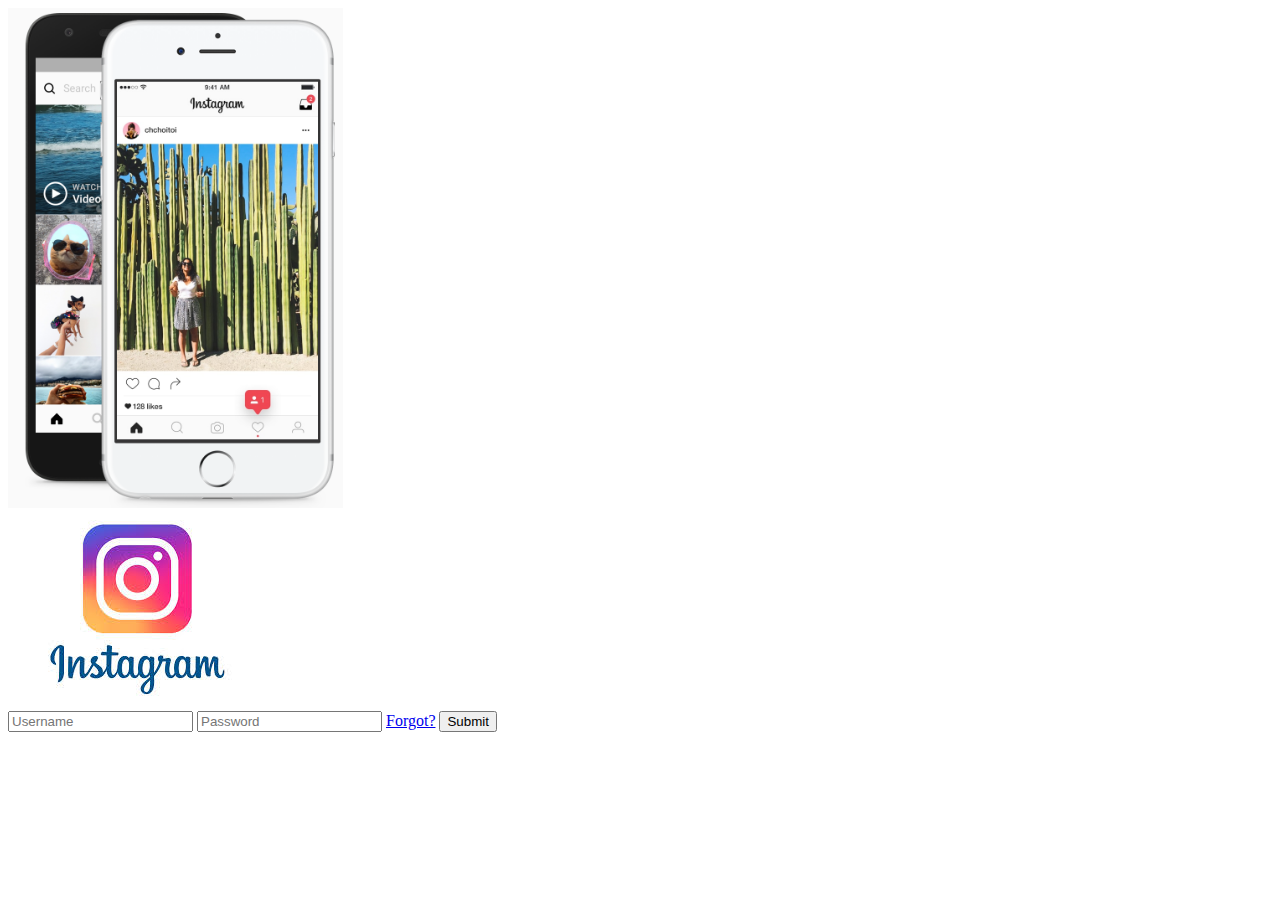
==== index.html @ 5dcfc162 "Phone image, logo and form." ====
<!DOCTYPE html>
<html lang="en">
    <head>
    	<meta charset="UTF-8" />
    	<title>Login | Instaclone</title> 
    </head>
    <body>
    	<main>
    		<section>
    			<div class="Column">
    				<img id="Column__Images" src="images/screenshot.png" height="500px" />
    			</div>
    			<div class="Column">
    				<div class="Column__Section">
    					<img src="images/logo.jpeg" class="Section__Image" />
    				</div>
    				<div class="Column__Section">
    					<form class="Section__Form">
    						<input type="text" placeholder="Username" required="true">
    						<input type="password" placeholder="Password" required="true">
    						<a class="Section__Link" href="#">Forgot?</a>
    						<input type="submit" value="Submit">
    					</form>
    				</div>
    				<div class="Column__Section">
    					
    				</div>
    			</div>
    		</section>
    	</main>
    </body>
</html>
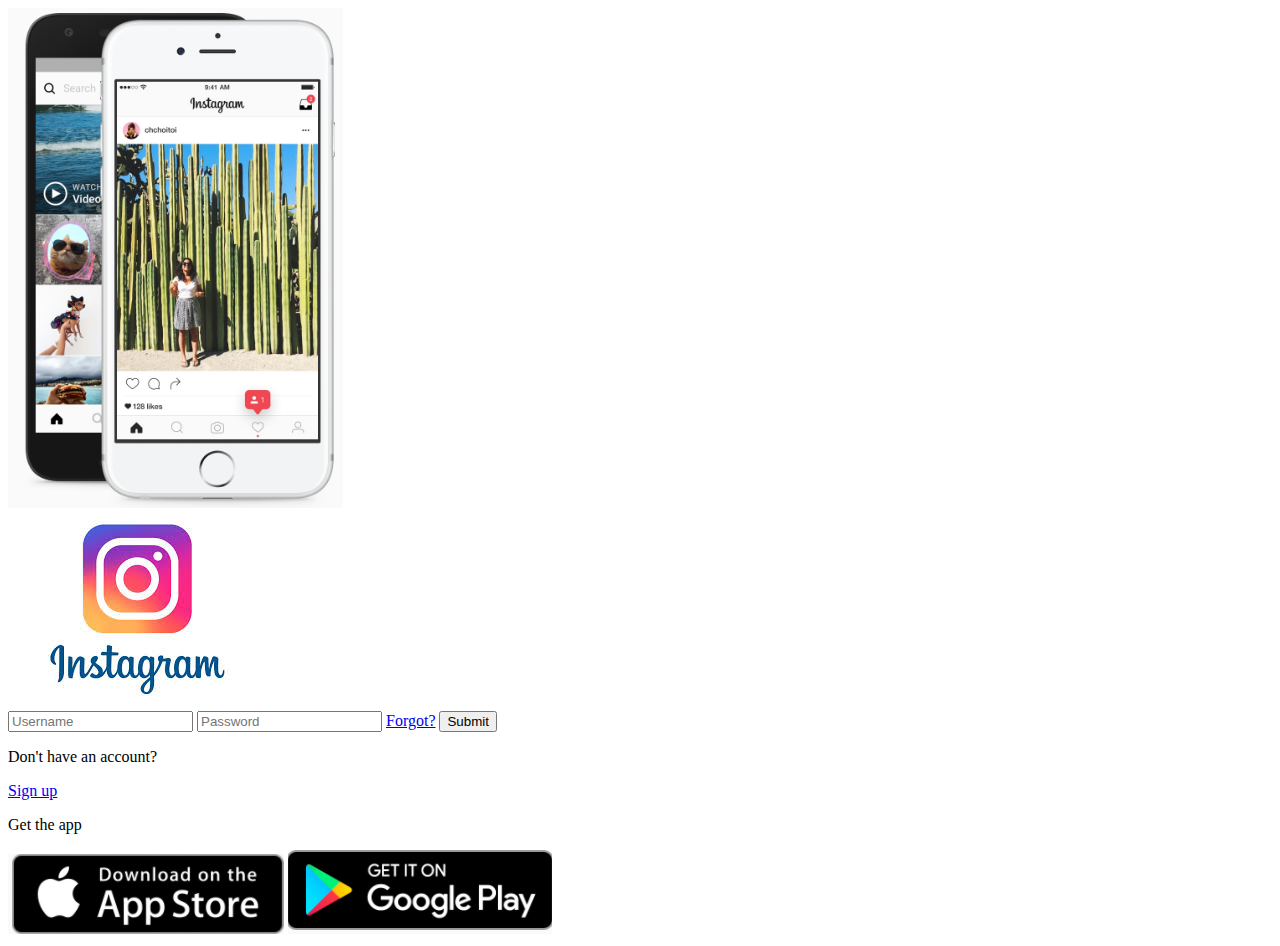
==== commit e232b421: "Add Apple Google pic" ====
--- a/index.html
+++ b/index.html
@@ -23,7 +23,14 @@
     					</form>
     				</div>
     				<div class="Column__Section">
-    					
+    					<p class="Section__Text">Don't have an account?</p>
+    					<a class="Section__Link Section__Link--Blue" href="#">Sign up</a>
+    				</div>
+    				<div class="Column__Section">
+    					<p class="Column__Text">Get the app</p>
+    					<div class="Column__Images">
+    						<img src="images/apple.png" class="Images__Images" />
+    						<img src="images/google.png" class="Images__Images" />
     				</div>
     			</div>
     		</section>
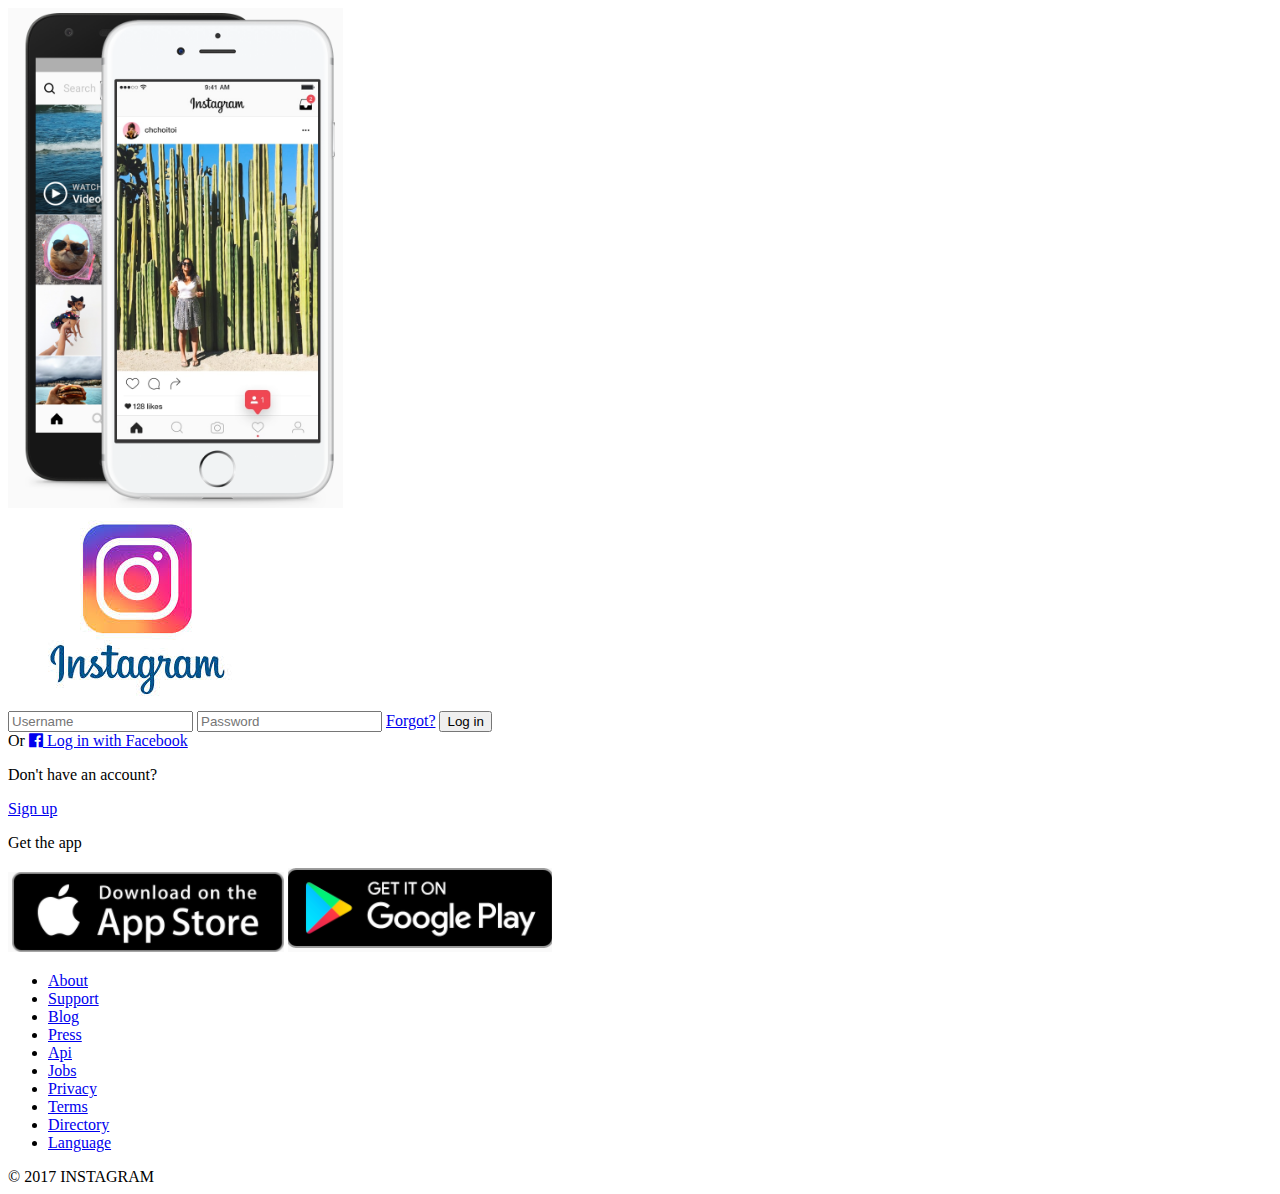
==== commit 6005e755: "Footer list copyright" ====
--- a/index.html
+++ b/index.html
@@ -2,6 +2,7 @@
 <html lang="en">
     <head>
     	<meta charset="UTF-8" />
+    	<link href="https://maxcdn.bootstrapcdn.com/font-awesome/4.7.0/css/font-awesome.min.css" rel="stylesheet">
     	<title>Login | Instaclone</title> 
     </head>
     <body>
@@ -19,8 +20,12 @@
     						<input type="text" placeholder="Username" required="true">
     						<input type="password" placeholder="Password" required="true">
     						<a class="Section__Link" href="#">Forgot?</a>
-    						<input type="submit" value="Submit">
+    						<input type="submit" value="Log in">
     					</form>
+    					<span class="Section__Divider">Or</span>
+    					<a href="http://facebook.com">
+    					<i class="fa fa-facebook-official" aria-hidden="true"></i>
+    					Log in with Facebook</a>
     				</div>
     				<div class="Column__Section">
     					<p class="Section__Text">Don't have an account?</p>
@@ -35,5 +40,42 @@
     			</div>
     		</section>
     	</main>
+    	<footer class="Footer">
+    		<nav class="Footer_Nav">
+    			<ul class="Nav__List">
+    				<li class="List__Item">
+    					<a href="#" class="Item__Link">About</a>
+    				</li>
+    				<li class="List__Item">
+    					<a href="#" class="Item__Link">Support</a>
+    				</li>
+    				<li class="List__Item">
+    					<a href="#" class="Item__Link">Blog</a>
+    				</li>
+    				<li class="List__Item">
+    					<a href="#" class="Item__Link">Press</a>
+    				</li>
+    				<li class="List__Item">
+    					<a href="#" class="Item__Link">Api</a>
+    				</li>
+    				<li class="List__Item">
+    					<a href="#" class="Item__Link">Jobs</a>
+    				</li>
+    				<li class="List__Item">
+    					<a href="#" class="Item__Link">Privacy</a>
+    				</li>
+    				<li class="List__Item">
+    					<a href="#" class="Item__Link">Terms</a>
+    				</li>
+    				<li class="List__Item">
+    					<a href="#" class="Item__Link">Directory</a>
+    				</li>
+    				<li class="List__Item">
+    					<a href="#" class="Item__Link">Language</a>
+    				</li>
+    			</ul>
+    		</nav>
+    		<span class="Footer__Copyright">© 2017 INSTAGRAM</span>    		
+    	</footer>
     </body>
 </html>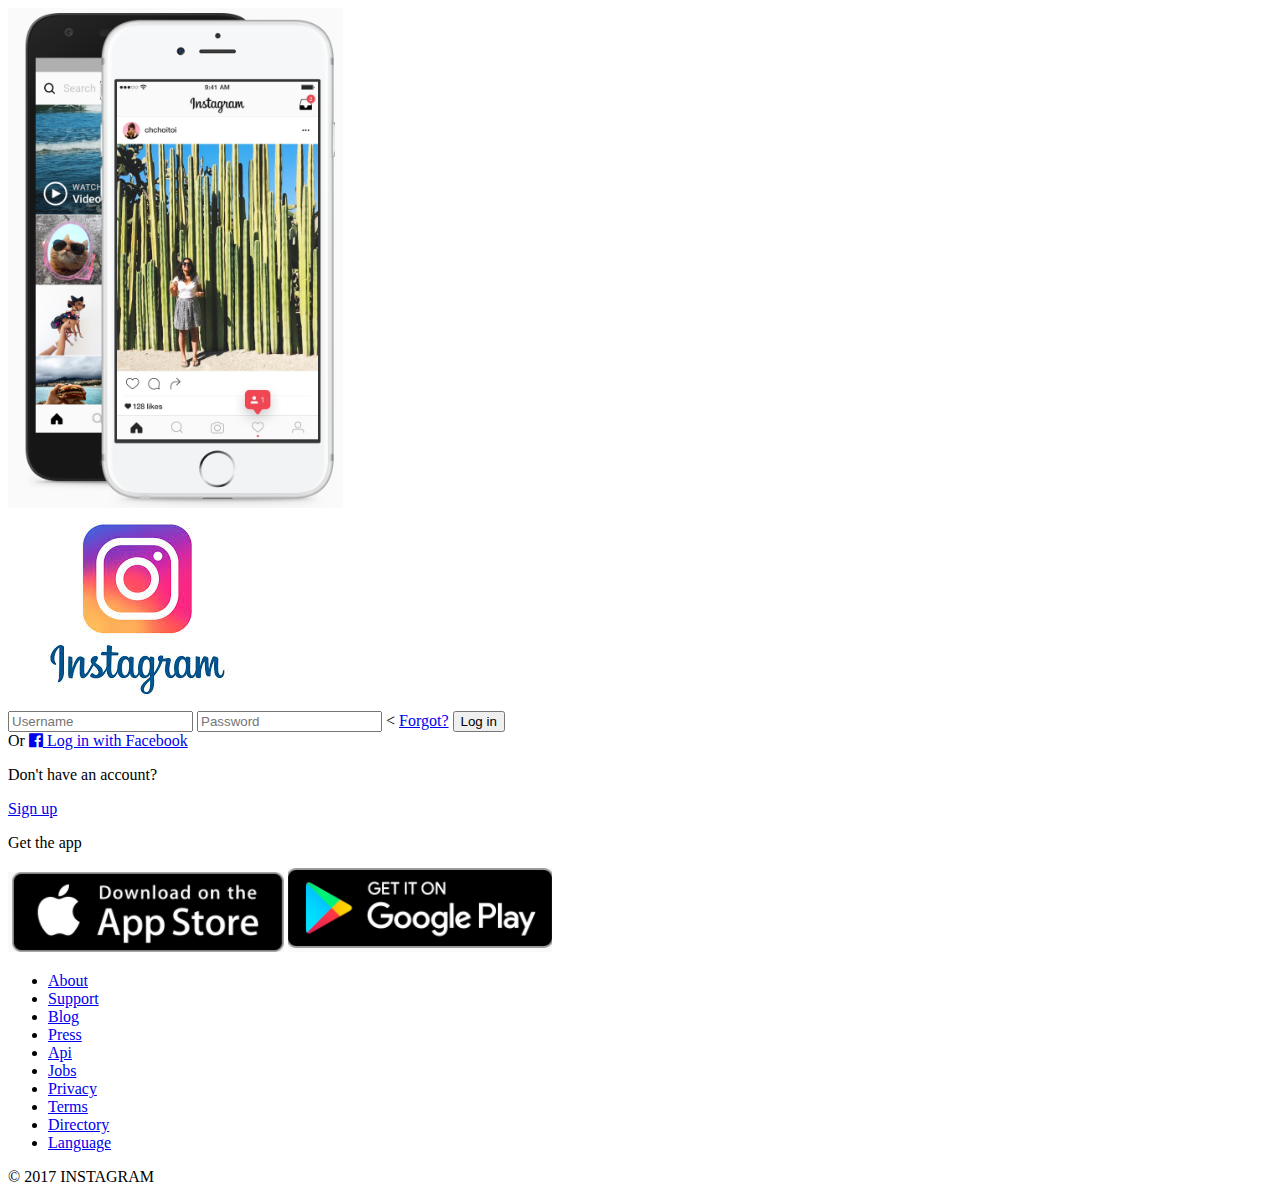
==== commit 802191b1: "Navigation" ====
--- a/index.html
+++ b/index.html
@@ -16,9 +16,10 @@
     					<img src="images/logo.jpeg" class="Section__Image" />
     				</div>
     				<div class="Column__Section">
-    					<form class="Section__Form">
-    						<input type="text" placeholder="Username" required="true">
-    						<input type="password" placeholder="Password" required="true">
+    					<form class="Section__Form" method="POST" action="feed.html">
+    						<input type="text" placeholder="Username" required="true" name="username" />
+    						<input type="password" placeholder="Password" required="true" name="password" />
+    						<
     						<a class="Section__Link" href="#">Forgot?</a>
     						<input type="submit" value="Log in">
     					</form>
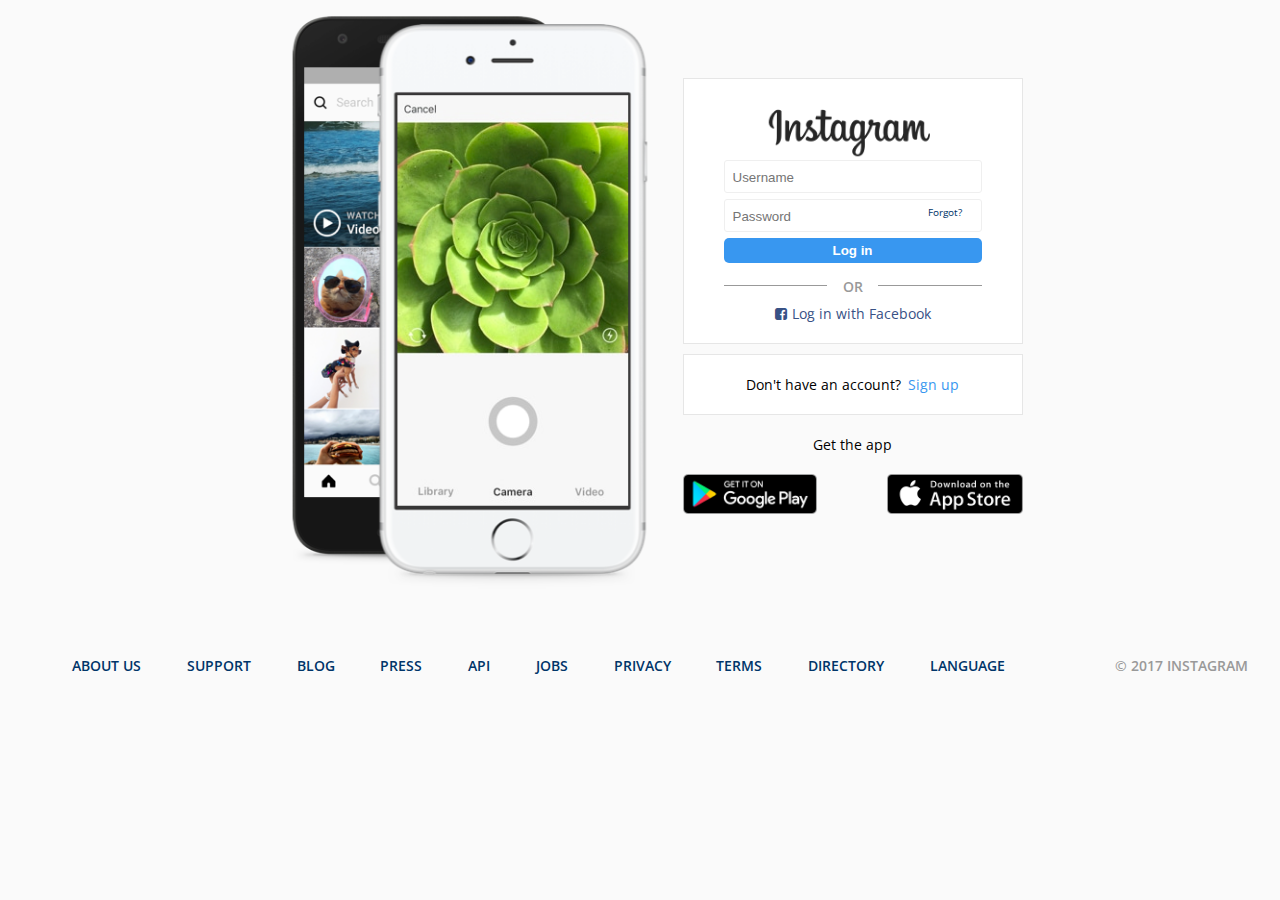
==== commit 83b33ae5: "From now on" ====
--- a/index.html
+++ b/index.html
@@ -1,82 +1,106 @@
 <!DOCTYPE html>
 <html lang="en">
     <head>
-    	<meta charset="UTF-8" />
-    	<link href="https://maxcdn.bootstrapcdn.com/font-awesome/4.7.0/css/font-awesome.min.css" rel="stylesheet">
-    	<title>Login | Instaclone</title> 
+        <meta charset="UTF-8" />
+        <link href="https://maxcdn.bootstrapcdn.com/font-awesome/4.7.0/css/font-awesome.min.css" rel="stylesheet">
+        <link rel="stylesheet" href="css/styles.css">
+        <link href="https://fonts.googleapis.com/css?family=Open+Sans:400,600" rel="stylesheet">
+        <title>Login | Instaclone</title>
     </head>
     <body>
-    	<main>
-    		<section>
-    			<div class="Column">
-    				<img id="Column__Images" src="images/screenshot.png" height="500px" />
-    			</div>
-    			<div class="Column">
-    				<div class="Column__Section">
-    					<img src="images/logo.jpeg" class="Section__Image" />
-    				</div>
-    				<div class="Column__Section">
-    					<form class="Section__Form" method="POST" action="feed.html">
-    						<input type="text" placeholder="Username" required="true" name="username" />
-    						<input type="password" placeholder="Password" required="true" name="password" />
-    						<
-    						<a class="Section__Link" href="#">Forgot?</a>
-    						<input type="submit" value="Log in">
-    					</form>
-    					<span class="Section__Divider">Or</span>
-    					<a href="http://facebook.com">
-    					<i class="fa fa-facebook-official" aria-hidden="true"></i>
-    					Log in with Facebook</a>
-    				</div>
-    				<div class="Column__Section">
-    					<p class="Section__Text">Don't have an account?</p>
-    					<a class="Section__Link Section__Link--Blue" href="#">Sign up</a>
-    				</div>
-    				<div class="Column__Section">
-    					<p class="Column__Text">Get the app</p>
-    					<div class="Column__Images">
-    						<img src="images/apple.png" class="Images__Images" />
-    						<img src="images/google.png" class="Images__Images" />
-    				</div>
-    			</div>
-    		</section>
-    	</main>
-    	<footer class="Footer">
-    		<nav class="Footer_Nav">
-    			<ul class="Nav__List">
-    				<li class="List__Item">
-    					<a href="#" class="Item__Link">About</a>
-    				</li>
-    				<li class="List__Item">
-    					<a href="#" class="Item__Link">Support</a>
-    				</li>
-    				<li class="List__Item">
-    					<a href="#" class="Item__Link">Blog</a>
-    				</li>
-    				<li class="List__Item">
-    					<a href="#" class="Item__Link">Press</a>
-    				</li>
-    				<li class="List__Item">
-    					<a href="#" class="Item__Link">Api</a>
-    				</li>
-    				<li class="List__Item">
-    					<a href="#" class="Item__Link">Jobs</a>
-    				</li>
-    				<li class="List__Item">
-    					<a href="#" class="Item__Link">Privacy</a>
-    				</li>
-    				<li class="List__Item">
-    					<a href="#" class="Item__Link">Terms</a>
-    				</li>
-    				<li class="List__Item">
-    					<a href="#" class="Item__Link">Directory</a>
-    				</li>
-    				<li class="List__Item">
-    					<a href="#" class="Item__Link">Language</a>
-    				</li>
-    			</ul>
-    		</nav>
-    		<span class="Footer__Copyright">© 2017 INSTAGRAM</span>    		
-    	</footer>
+        <main role="main" class="u-Centered-Container u-MaxWidthComponent">
+            
+            <article class="LogIn">
+                <div class="LogIn__Column Login__Column--Bigger">
+                    <img id="LogIn__Image" src="images/phone.png" />
+                </div>
+                
+                <div class="LogIn__Column">
+
+
+                    <div class="Login__Section Upper__Section">
+                    
+                    <div class=" Section__Logo">
+                
+                        <img src="images/logo.png" class="Login__Logo" />
+                
+                    </div>
+                        <form class="Login__Form" method="GET" action="feed.html">
+                            
+                            <input type="text" placeholder="Username" required name="username" />
+                            
+                            <input type="password" placeholder="Password" required name="password" />
+                            
+                            <a class="Login__Link" href="#">Forgot?</a>
+                            
+                            <input type="submit" value="Log in" />
+                        
+                        </form>
+
+
+                        <span class="Login__Divider">Or</span>
+
+                        <a href="http://facebook.com" class="Login__Link Login__Facebook-Link">
+                            <i class="fa fa-facebook-square" aria-hidden="true"></i>
+                                Log in with Facebook
+                        </a>
+                    </div>
+                    
+                    <div class="Login__Section Account-Creation__Section">
+                        
+                        <span class="Login__Text">Don't have an account?</span>
+
+                        <a class="Login__Link" href="#">Sign up</a>
+
+                    </div>
+
+                    <div class="Login__Section Login__Section--Transparent">
+                        <span class="Login__Text App-Text">Get the app</span>
+                        <div class="Login__Appstores">
+                            <img src="images/android.png" class="Login__App-Button" />
+                            <img src="images/ios.png" class="Login__App-Button" />
+                        </div>
+                    </div>
+                </div>
+            </article>
+        </main>
+
+        <footer class="Footer">
+            <nav class="Footer__Nav">
+                <ul class="Footer__List">
+                    <li class="Footer__Item">
+                        <a href="#" class="Footer__Link">About us</a>
+                    </li>
+                    <li class="Footer__Item">
+                        <a href="" class="Footer__Link">Support</a>
+                    </li>
+                    <li class="Footer__Item">
+                        <a href="" class="Footer__Link">Blog</a>
+                    </li>
+                    <li class="Footer__Item">
+                        <a href="" class="Footer__Link">Press</a>
+                    </li>
+                    <li class="Footer__Item">
+                        <a href="" class="Footer__Link">Api</a>
+                    </li>
+                    <li class="Footer__Item">
+                        <a href="" class="Footer__Link">Jobs</a>
+                    </li>
+                    <li class="Footer__Item">
+                        <a href="" class="Footer__Link">Privacy</a>
+                    </li>
+                    <li class="Footer__Item">
+                        <a href="" class="Footer__Link">Terms</a>
+                    </li>
+                    <li class="Footer__Item">
+                        <a href="" class="Footer__Link">Directory</a>
+                    </li>
+                    <li class="Footer__Item">
+                        <a href="" class="Footer__Link">Language</a>
+                    </li>
+                </ul>
+            </nav>
+            <span class="Footer__Copyright">© 2017 Instagram</span>
+        </footer>
     </body>
 </html>--- a/css/styles.css
+++ b/css/styles.css
@@ -0,0 +1,1164 @@
+/* General Styles */
+
+body{
+    background-color: #fafafa;
+    font-size: 14px;
+    margin:0;
+    padding:0;
+    font-family: 'Open Sans';
+}
+
+a{
+    text-decoration:none;
+    color:inherit;
+}
+
+/* Helper Classes */
+
+.u-Centered-Container{
+    display: flex;
+    justify-content:center;
+    align-items:center;
+}
+
+.u-Bold-Text{
+    font-weight: 600;
+}
+
+.u-Card{
+    width:60%;
+    border:1px solid #e6e6e6;
+    border-radius: 4px;
+    max-width: 600px;
+    background-color: white;
+}
+
+.u-MaxWidthComponent{
+    max-width: 1000px;
+    margin:0 auto;
+}
+
+/* <Login> */
+
+.LogIn{
+    width: 85%;
+    display:flex;
+    justify-content:space-around;
+    align-items: center;
+}
+
+.LogIn__Column{
+    width:40%;
+    max-width: 350px;
+}
+
+.Login__Column--Bigger{
+    width:40%;
+    max-width: none;
+}
+
+
+.Login__Section{
+    background-color: white;
+    border:1px solid #e6e6e6;
+    margin-bottom: 10px;
+}
+
+.Upper__Section{
+    padding:20px 40px;
+}
+
+.LogIn__Column #LogIn__Image{
+    width: 400px;
+    max-width: 453px;
+}
+
+.Section__Logo{
+    display: flex;
+    justify-content: center;
+    align-items: center;
+}
+
+
+.Section__Logo .Login__Logo{
+    width:175px;
+}
+
+.Login__Form{
+    display: flex;
+    flex-direction:column;
+    justify-content: center;
+    position:relative;
+}
+
+.Login__Form input{
+    display: block;
+    margin-bottom: 6px;
+    padding:9px 8px 7px 8px;
+    border:1px solid #efefef;
+    border-radius: 3px;
+}
+
+.Login__Form input:focus{
+    outline:none;
+    border-color:#b2b2b2;
+}
+
+.Login__Form input[type="submit"]{
+    background-color:#3897f0;
+    border:0;
+    padding:5px 0px;
+    border-radius: 5px;
+    color:white;
+    text-align: center;
+    cursor:pointer;
+    box-sizing: border-box;
+    font-weight: 600;
+}
+
+.Login__Form .Login__Link{
+    position: absolute;
+    right:20px;
+    top:45px;
+    font-size: 10px;
+    text-decoration:none;
+    color:#003569;
+}
+
+.Login__Divider{
+    margin:8px 0;
+    color:#999;
+    font-weight: 600;
+    display: block;
+    text-align: center;
+    text-transform: uppercase;
+    position: relative;
+    background-color: white;
+}
+
+.Login__Divider:before{
+    content:'';
+    position: absolute;
+    width:40%;
+    height:1px;
+    left:0;
+    top:7.5px;
+    background-color: #999;
+}
+
+.Login__Divider:after{
+    content:'';
+    position: absolute;
+    width:40%;
+    height:1px;
+    right:0;
+    top:7.5px;
+    background-color: #999;
+}
+
+.Login__Facebook-Link{
+    display: flex;
+    justify-content: center;
+    align-items: center;
+    text-decoration: none;
+    color:#385185;
+}
+
+.Login__Facebook-Link i{
+    padding-right:5px;
+}
+
+ .Account-Creation__Section{
+    padding:20px;
+    display: flex;
+    justify-content: center;
+    align-items: center;
+ }
+
+ .Account-Creation__Section a{
+    text-decoration:none;
+    color:#3897f0;
+    padding-left:7px;
+ }
+
+ .Login__Section--Transparent{
+    background-color: transparent;
+    border:none;
+    margin-top:20px;
+    display: flex;
+    flex-direction: column;
+    align-items: center;
+ }
+
+.Login__Section--Transparent .Login__Text{
+    margin-bottom: 10px;
+}
+
+ .Login__Section--Transparent .Login__Appstores{
+    display: flex;
+    justify-content: space-between;
+    width:100%;
+    margin-top: 10px;
+ }
+ .Login__Appstores .Login__App-Button{
+    height:40px;
+    width: auto; 
+ }
+
+/*.Login__Appstores .Login__App-Button:last-child{
+    margin-left: 10px;
+}*/
+
+/* </Login> */
+
+/* <Footer> */
+
+.Footer{
+    display: flex;
+    justify-content: space-between;
+    width:95%;
+    margin:0 auto;
+    margin-top:40px;
+    align-items: center;
+    text-transform: uppercase;
+    margin-bottom:20px;
+}
+
+.Footer__Nav{
+    width:80%;
+}
+
+.Footer__Nav .Footer__List{
+    display: flex;
+    flex-wrap:wrap;
+    justify-content: space-between;
+    list-style-type: none;
+}
+
+.Footer__Item .Footer__Link{
+    color:#003569;
+    font-weight: 600;
+    text-decoration:none;
+}
+
+.Footer__Copyright{
+    color:#999;
+    font-weight: 600;
+}
+
+/* </Footer> */
+
+/* <Navigation> */
+
+.Navigation{
+    height:77px;
+<<<<<<< HEAD
+<<<<<<< HEAD
+    background:#fafafa;
+=======
+    background:white;
+>>>>>>> b4aa6ca429a4c2a122c0dcf7199dfaa021281f25
+=======
+    background:white;
+>>>>>>> 6b4cab2b2ebc80161f17d18ef3335cc4b4e1d39f
+    border-bottom:1px solid #efefef;
+    display: flex;
+    align-items: center;
+    padding:0 40px;
+    margin-bottom:40px;
+}
+
+.Navigation__Wrapper{
+    width:100%;
+}
+
+.Navigation .Navigation__Columns {
+    display: flex;
+    justify-content: center;
+    align-items: center;
+    width: 100%;
+}
+
+.Navigation .Navigation__Columns .Navigation__Column:first-child{
+    margin-right:auto;
+    width:33%;
+}
+
+.Navigation .Navigation__Columns .Navigation__Column:last-child{
+    margin-left:auto;
+    width:33%;
+}
+
+.Column__Logo{
+    max-width:120%;
+}
+
+.Navigation__Search-Column{
+    position: relative;
+}
+
+.Navigation__Search-Column input{
+    padding:8px 10px 8px 26px;
+    border:0;
+    border-radius: 5px;
+    font-size:16px;
+    box-sizing: border-box;
+    background: #fafafa;
+    border: solid 1px #dbdbdb;
+    transition: border-color .3s ease-out;
+}
+
+.Navigation__Search-Column input:focus{
+    outline:none;
+    border-color:#3897f0;
+}
+
+.Navigation__Search-Column input::placeholder{
+  font-weight: 400;
+  color:#cacaca;
+  text-align: center;
+}
+
+.Navigation__Search-Column i {
+    position: absolute;
+    left:60px;
+    top:12px;
+    color:#cacaca;
+}
+
+.Navigation__Links{
+    display: flex;
+    justify-content: flex-end;
+}
+
+.Navigation__Links .Column__Link{
+    margin-left:30px;
+    text-decoration: none;
+    color:#8e8e8e;
+}
+
+/* </Navigation> */
+
+/*<Feed>*/
+
+.Feed{
+    display: flex;
+    justify-content: center;
+    flex-direction: column;
+    align-items: center;
+}
+
+/*</Feed>*/
+
+
+/* <Photo> */
+
+.Photo{
+    width:60%;
+    border:1px solid #e6e6e6;
+    border-radius: 4px;
+    max-width: 600px;
+    background-color: white;
+}
+
+.Photo__Header{
+    padding:15px;
+    display: flex;
+    align-items: center;
+}
+
+.Photo__Header .Header__Avatar-Container{
+    height:30px;
+    width:30px;
+    display: block;
+    margin-right: 10px;
+    background-color:rgba(255, 0, 0, 0.5);
+    overflow: hidden;
+    border-radius:50%;
+}
+
+.Header__Avatar-Container .Header__Avatar{
+    max-width: 100%;
+}
+
+.Photo__Header .Header__Username{
+    color:black;
+}
+
+.Photo .Photo__File-Container{
+    width:100%;
+}
+
+.Photo__File-Container .Photo__File{
+    min-width:100%;
+}
+
+.Photo .Photo__Meta{
+    padding:15px;
+    padding-bottom: 0;
+}
+
+.Photo__Meta .Photo__Buttons{
+    display: flex;
+    margin-bottom:10px;
+}
+
+.Photo__Buttons .Photo__Button{
+    cursor:pointer;
+}
+
+.Photo__Buttons .Photo__Button:first-child{
+    margin-right:10px;
+}
+
+.Photo__Comment-List{
+    list-style-type: none;
+    padding:0;
+    margin:0;
+    margin-top:10px;
+}
+
+.Photo__Comment .Comment__Username{
+    color:inherit;
+}
+
+.Photo .Photo__Time-Ago-Container{
+    margin:5px 0;
+    padding-bottom:15px; 
+    border-bottom:1px solid #efefef;
+}
+
+.Photo .Photo__TimeAgo{
+    font-size: 10px;
+    color:#999;
+    letter-spacing: .2px;
+    text-transform: uppercase;
+}
+
+.Photo__Add-Comment{
+       position: relative;
+       padding:16px 0;
+}
+
+.Photo__Add-Comment .Photo__Form{
+    display: flex;
+    justify-content: flex-start;
+    align-items: center;
+}
+
+.Photo__Add-Comment .Photo__Input{
+    max-height: 80px;
+    resize:none;
+    width:100%;
+    box-sizing: border-box;
+    font-size:14px;
+    border:0;
+    color:black;
+    background-color: transparent;
+    display: flex;
+    height:18px;
+}
+
+.Photo__Add-Comment .Photo__Input:focus{
+    outline:none;
+}
+
+.Photo__Add-Comment .Photo__Input::placeholder{
+    color:#b5b5b5;
+}
+
+.Photo__More-Actions{
+    position: absolute;
+    top:0;
+    right:25px;
+    top:15px;
+    color:#b5b5b5;
+}
+
+/* </Photo> */
+
+
+/* <Explore> */
+
+.Explore-Container{
+    display: flex;
+    justify-content: center;
+}
+
+.Explore-Container .Explore{
+}
+
+.Explore .Explore__Title{
+    padding:16px;
+    padding-bottom:10px;
+    display:block;
+    text-transform: uppercase;
+    color:#999;
+    margin:0;
+    border-bottom: 1px solid #e6e6e6;
+}
+
+.Explore__List{
+    list-style-type: none;
+    padding:0;
+    margin:0;
+}
+
+.Explore__List .Explore__User{
+    padding:16px;
+    border-bottom:1px solid #e6e6e6;
+    display: flex;
+    justify-content: space-between;
+    align-items: center;
+}
+
+.Explore__List .Explore__User:last-child{
+    border-bottom:0;
+}
+
+.Explore__User-Info{
+    display: flex;
+    align-items: center;
+}
+
+.Explore__User-Info .Explore__Avatar-Container{
+    height: 56px;
+    width: 56px;
+    border-radius: 50%;
+    overflow: hidden;
+}
+
+ .Explore__Avatar-Container .Explore__Avatar{
+    max-width: 100%;
+ }
+
+ .Explore__User-Info .Explore__User-Details {
+        display: flex;
+        flex-direction: column;
+         margin-left:20px;
+ }
+
+ .Explore__Actions .Explore__Follow-Button{
+    display: block;
+    padding:5px 10px;
+    border-radius: 5px;
+    background-color:#3897f0;
+    color:white;
+    font-weight: 600;
+}
+/*</Explore>*/
+
+/*<Profile>*/
+
+.Profile-Container{
+    display: flex;
+    justify-content: center;
+}
+
+.Profile{
+    width:90%;
+    max-width: 1000px;
+}
+
+.Profile__Header{
+    display: flex;
+    justify-content: space-between;
+    align-items: center;
+    margin-bottom:50px;
+}
+
+.Profile__Avatar {
+    width:40%;
+}
+.Profile__Info{
+    width:80%;
+}
+
+.Profile__Avatar{
+    display: flex;
+    justify-content: center;
+    align-items: center;
+}
+
+.Profile__Avatar-Container{
+    height: 142px;
+    width:142px;
+    border-radius: 50%;
+    overflow: hidden;
+}
+
+.Profile__Avatar-Picture{
+    max-width: 100%;
+}
+
+<<<<<<< HEAD
+<<<<<<< HEAD
+=======
+=======
+>>>>>>> 6b4cab2b2ebc80161f17d18ef3335cc4b4e1d39f
+.Profile__Link{
+    display: block;
+    margin-top: 10px;
+}
+
+<<<<<<< HEAD
+>>>>>>> b4aa6ca429a4c2a122c0dcf7199dfaa021281f25
+=======
+>>>>>>> 6b4cab2b2ebc80161f17d18ef3335cc4b4e1d39f
+.Profile__Info-Section{
+    display: flex;
+    justify-content: space-between;
+    align-items: center;
+    width: 60%;
+}
+
+.Profile__Title{
+    font-size: 26px;
+}
+
+.Profile__Edit-Button{
+    border-radius: 5px;
+    padding:5px 10px;
+    border:1px solid #efefef;
+    transition: all .5s ease-out;
+}
+
+.Profile__Edit-Button:hover{
+    background-color:#3897f0;
+    color:white;
+}
+
+.Profile__Data-List{
+    padding:0;
+    margin:0;
+    margin-top:10px;
+    display: flex;
+    justify-content: space-between;
+    align-items: center;
+    list-style-type: none;
+    width:85%;
+}
+
+.Profile__Data-Number{
+    padding-right:5px;
+}
+
+.Profile__Data-Item{
+    display: flex;
+}
+
+.Profile__Description{
+    margin-top:10px;
+}
+
+.Profile__Full-Name{
+    padding-right:8px;
+}
+
+.Profile__Grid{
+    display: flex;
+    justify-content: space-between;
+    flex-wrap: wrap;
+    align-content: space-around;
+}
+
+.Profile__Grid .Profile__Grid-Item{
+    width:280px;
+    display: block;
+    height:280px;
+    margin-bottom:30px;
+    position: relative;
+
+}
+
+.Profile__Grid-Item .Profile__Photo-Container{
+    max-width: 100%;
+    width:100%;
+}
+
+.Profile__Photo{
+    max-width: 100%;
+}
+
+
+.Profile__Photo-Numbers{
+    display: flex;
+    justify-content: center;
+    align-items: center;
+    color:white;
+    opacity: 0;
+    font-weight: 600;
+    position: absolute;
+    background-color: rgba(0, 0, 0, 0.2);
+    width:280px;
+    height:280px;
+    transition: opacity .5s ease-out;
+    top:0;
+    box-sizing:border-box;
+}
+
+.Profile__Grid-Item:hover .Profile__Photo-Numbers{
+    opacity: 1;
+}
+
+.Profile__Photo-Numbers .Profile__Photo-Number{
+    display: flex;
+    align-items: center;
+}
+
+.Profile__Photo-Numbers .Profile__Photo-Number i {
+    padding-right: 10px;
+}
+
+.Profile__Photo-Numbers .Profile__Photo-Number:last-child{
+    margin-left: 30px;
+}
+
+
+/*</Profile>*/
+
+/* </Edit-Profile> */
+
+.Edit-Profile__Container{
+    display: flex;
+    justify-content: center;
+}
+
+.Edit-Profile{
+    width:65%;
+    max-width: none;
+}
+
+/* </Edit-Profile> */
+
+/* <Image-Detail> */
+
+<<<<<<< HEAD
+<<<<<<< HEAD
+.Image-Detail{
+    width:95%;
+    height: 100%;
+    border:1px solid #e6e6e6;
+    border-radius: 4px;
+    /*max-width: 600px;*/
+    background-color: white;
+    margin:0 0;
+    display: flex;
+    flex-direction: row;
+    justify-content: space-between;
+}
+
+.Image-Detail__Photo-Container{
+    width: 60%;
+    margin-right: 20px;
+}
+
+.Image-Detail__Photo{
+    height: 100%;
+    width: 100%; 
+
+}
+
+.Image-Detail__Information{
+    /*margin-left: 30px;*/
+    padding-right: 20px;
+    width: 40%;
+=======
+=======
+>>>>>>> 6b4cab2b2ebc80161f17d18ef3335cc4b4e1d39f
+
+.Image-Detail-Container{
+    width:90%;
+}
+
+.Image-Detail{
+    display: flex;
+    align-items:stretch;
+    max-height: 598px;
+}
+
+.Image-Detail__Photo-Container{
+    width:70%;
+    overflow: hidden;
+}
+
+.Image-Detail__Photo{
+    min-height:100%;
+}
+
+.Image-Detail__Information{
+    width:40%;
+    padding:20px;
+    padding-bottom: 0;
+    box-sizing: border-box;
+<<<<<<< HEAD
+>>>>>>> b4aa6ca429a4c2a122c0dcf7199dfaa021281f25
+=======
+>>>>>>> 6b4cab2b2ebc80161f17d18ef3335cc4b4e1d39f
+}
+
+.Image-Detail__Header{
+    display: flex;
+<<<<<<< HEAD
+<<<<<<< HEAD
+    flex-direction: row;
+    justify-content: flex-start;
+    align-items: center;
+    margin: 0;
+    margin-top: 20px;
+    padding-bottom: 20px;
+    border-bottom: 1px solid #efefef;
+}
+
+.Image-Detail__Avatar-Container{
+    height: 40px;
+    width: 40px;
+    border-radius: 50%;
+    overflow: hidden;
+=======
+=======
+>>>>>>> 6b4cab2b2ebc80161f17d18ef3335cc4b4e1d39f
+    padding-bottom: 20px;
+    border-bottom:1px solid #efefef;
+}
+
+.Image-Detail__Avatar-Container{
+    height:40px;
+    width:40px;
+    overflow: hidden;
+    border-radius: 50%;
+<<<<<<< HEAD
+>>>>>>> b4aa6ca429a4c2a122c0dcf7199dfaa021281f25
+=======
+>>>>>>> 6b4cab2b2ebc80161f17d18ef3335cc4b4e1d39f
+}
+
+.Image-Detail__Avatar{
+    max-width: 100%;
+<<<<<<< HEAD
+<<<<<<< HEAD
+    max-height: 100%;
+=======
+>>>>>>> b4aa6ca429a4c2a122c0dcf7199dfaa021281f25
+=======
+>>>>>>> 6b4cab2b2ebc80161f17d18ef3335cc4b4e1d39f
+}
+
+.Image-Detail__User-Location{
+    display: flex;
+<<<<<<< HEAD
+<<<<<<< HEAD
+    flex-direction: column;
+    align-items: flex-start;
+    justify-content: center;
+    padding-left: 10px;
+}
+
+.Image-Detail__Link{
+    font-weight: 700;
+}
+
+.Image-Detail__Details{
+    display: block;
+
+
+=======
+    flex-direction:column;
+    margin-left:10px;
+>>>>>>> b4aa6ca429a4c2a122c0dcf7199dfaa021281f25
+=======
+    flex-direction:column;
+    margin-left:10px;
+>>>>>>> 6b4cab2b2ebc80161f17d18ef3335cc4b4e1d39f
+}
+
+.Image-Detail__Comments{
+    list-style-type: none;
+<<<<<<< HEAD
+<<<<<<< HEAD
+    display: flex;
+    padding: 0;
+    flex-direction: column;
+    justify-content: flex-start;
+    margin:0;
+    margin-top: 14px;
+    /*margin-bottom: 0px;*/
+}
+
+.Image-Detail__Comments a {
+    font-weight: 700;
+    padding-right: 5px;
+}
+
+.Image-Detail__Comment {
+    margin-bottom: 5px;
+    display: flex;
+    justify-content: space-between;
+    align-items: center;
+}
+
+.Image-Detail__Intro{
+    margin-bottom: 20px;
+}
+
+.Image-Detail__Comment:last-child{
+    margin-bottom: 115px;
+    padding-bottom: 10px;
+}
+
+.Image-Detail__Comment i {
+    color:grey;
+}
+
+.Image-Detail__Comment__Sub{
+    display: flex;
+    flex-direction: row;
+    justify-content: space-between;
+    align-items: center;
+}
+
+
+.Image-Detail__Actions{
+    border-top: 1px solid #efefef;
+    margin: 5px 0;
+    padding-top: 5px;
+}
+
+.Image-Detail__Action{
+    font-size: 24px;
+}
+
+.Image-Detail__Action:last-child{
+    margin-left: 10px;
+}
+
+.Image-Detail__Likes{
+    font-weight: 700;
+    font-size: 16px;
+    margin: 5px 0;
+}
+
+.Image-Detail__Date{
+    font-size: 12px;
+    color:#999;
+    letter-spacing: .2px;
+    text-transform: uppercase;
+    margin: 0px 0;
+    padding-bottom: 10px;
+    border-bottom: 1px solid #efefef;
+    font-weight: 600;
+}
+
+.Image-Detail__Add-Comment{
+       position: relative;
+       padding:16px 0 8px 0;
+       margin: 0;
+       margin-bottom: 10px;
+}
+
+.Image-Detail__Add-Comment .Image-Detail__Form{
+    display: flex;
+    justify-content: flex-start;
+    align-items: center;
+}
+
+.Image-Detail__Add-Comment .Image-Detail__Input{
+    max-height: 80px;
+    resize:none;
+    width:100%;
+    box-sizing: border-box;
+    font-size:14px;
+    border:0;
+    color:black;
+    background-color: transparent;
+    display: flex;
+    height:18px;
+}
+
+.Image-Detail__Add-Comment .Image-Detail__Input:focus{
+    outline:none;
+}
+
+.Image-Detail__Add-Comment .Image-Detail__Input::placeholder{
+    color:#b5b5b5;
+}
+
+.Image-Detail__More-Actions{
+    position: absolute;
+    top:0;
+    right:25px;
+    top:15px;
+    color:black;
+}
+
+/* <Edit-Profile> */
+
+.Main{
+    display: flex;
+    justify-content: center;
+}
+
+.Edit-Profile{
+    width: 100%;
+    height: 100%;
+}
+
+.Edit-Profile__Header{
+    display: flex;
+    flex-direction: row;
+    /*justify-content: center;*/
+    align-content: center;
+    margin: 30px 0;
+    margin-left:100px;
+}
+
+.Edit-Profile__Name{
+    display: flex;
+    align-items: center;
+    margin: 0;
+    margin-left: 20px;
+}
+
+.Edit-Profile__Avatar-Container{
+    height: 40px;
+    width:40px;
+    border-radius: 50%;
+    overflow: hidden;
+}
+
+.Edit-Profile__Avatar{
+    max-width: 100%;
+}
+
+.Edit-Profile__Form-Row{
+    margin: 20px 0;
+    display: flex;
+    justify-content: baseline;
+}
+
+.Edit-Profile__Label{
+    margin-left: 20px;
+    width:120px;
+    font-weight: 700;
+    margin-right: 20px;
+    text-align: right;
+}
+
+.Edit-Profile__Input{
+
+}
+
+
+
+
+
+
+
+/* </Edit-Profile> */
+
+
+
+
+
+
+
+
+
+
+
+
+
+
+
+
+
+
+
+/* </Image-Detail> */
+
+
+=======
+=======
+>>>>>>> 6b4cab2b2ebc80161f17d18ef3335cc4b4e1d39f
+    padding:0;
+    margin:0;
+    padding-top:20px;
+    padding-bottom:10px;
+    max-height: 300px;
+    overflow-y: scroll;
+}
+
+.Image-Detail__Comment{
+       margin-bottom: 5px;
+}
+
+.Image-Detail__Comment:first-child{
+    margin-bottom: 20px;
+}
+
+.Image-Detail__Comment-Author{
+    margin-right:5px;
+}
+
+.Image-Detail__Actions{
+    border-top:1px solid #efefef;
+    padding-top: 20px;
+    margin-bottom:10px;
+}
+
+.Image-Detail__Action:last-child{
+    margin-left:10px;
+}
+
+.Image-Detail__Likes{
+}
+
+.Image-Detail__Date{
+    margin-top:5px;
+    padding-bottom: 20px;
+    border-bottom:1px solid #efefef;
+}
+
+.Image-Detail__Date h6{
+    text-transform: uppercase;
+    color:#efefef;
+    margin:0;
+}
+
+.Image-Detail__Add-Comment{
+    display: flex;
+    position: relative;
+}
+
+.Image-Detail__Form{
+    width: 100%;
+    
+}
+
+.Image-Detail__Input{
+    resize:none;
+    width:90%;
+    border:0;
+    background:transparent;
+    box-sizing: border-box;
+    max-height: 50px;
+    padding-top: 20px;
+    font-size: 14px;
+    padding-bottom: 20px;
+}
+
+.Image-Detail__Input:focus{
+    outline:none;
+}
+
+.Image-Detail__More-Actions{
+    position: absolute;
+    right:0;
+    top:15px;
+}
+
+/* </Image-Detail> */
+<<<<<<< HEAD
+>>>>>>> b4aa6ca429a4c2a122c0dcf7199dfaa021281f25
+=======
+>>>>>>> 6b4cab2b2ebc80161f17d18ef3335cc4b4e1d39f
